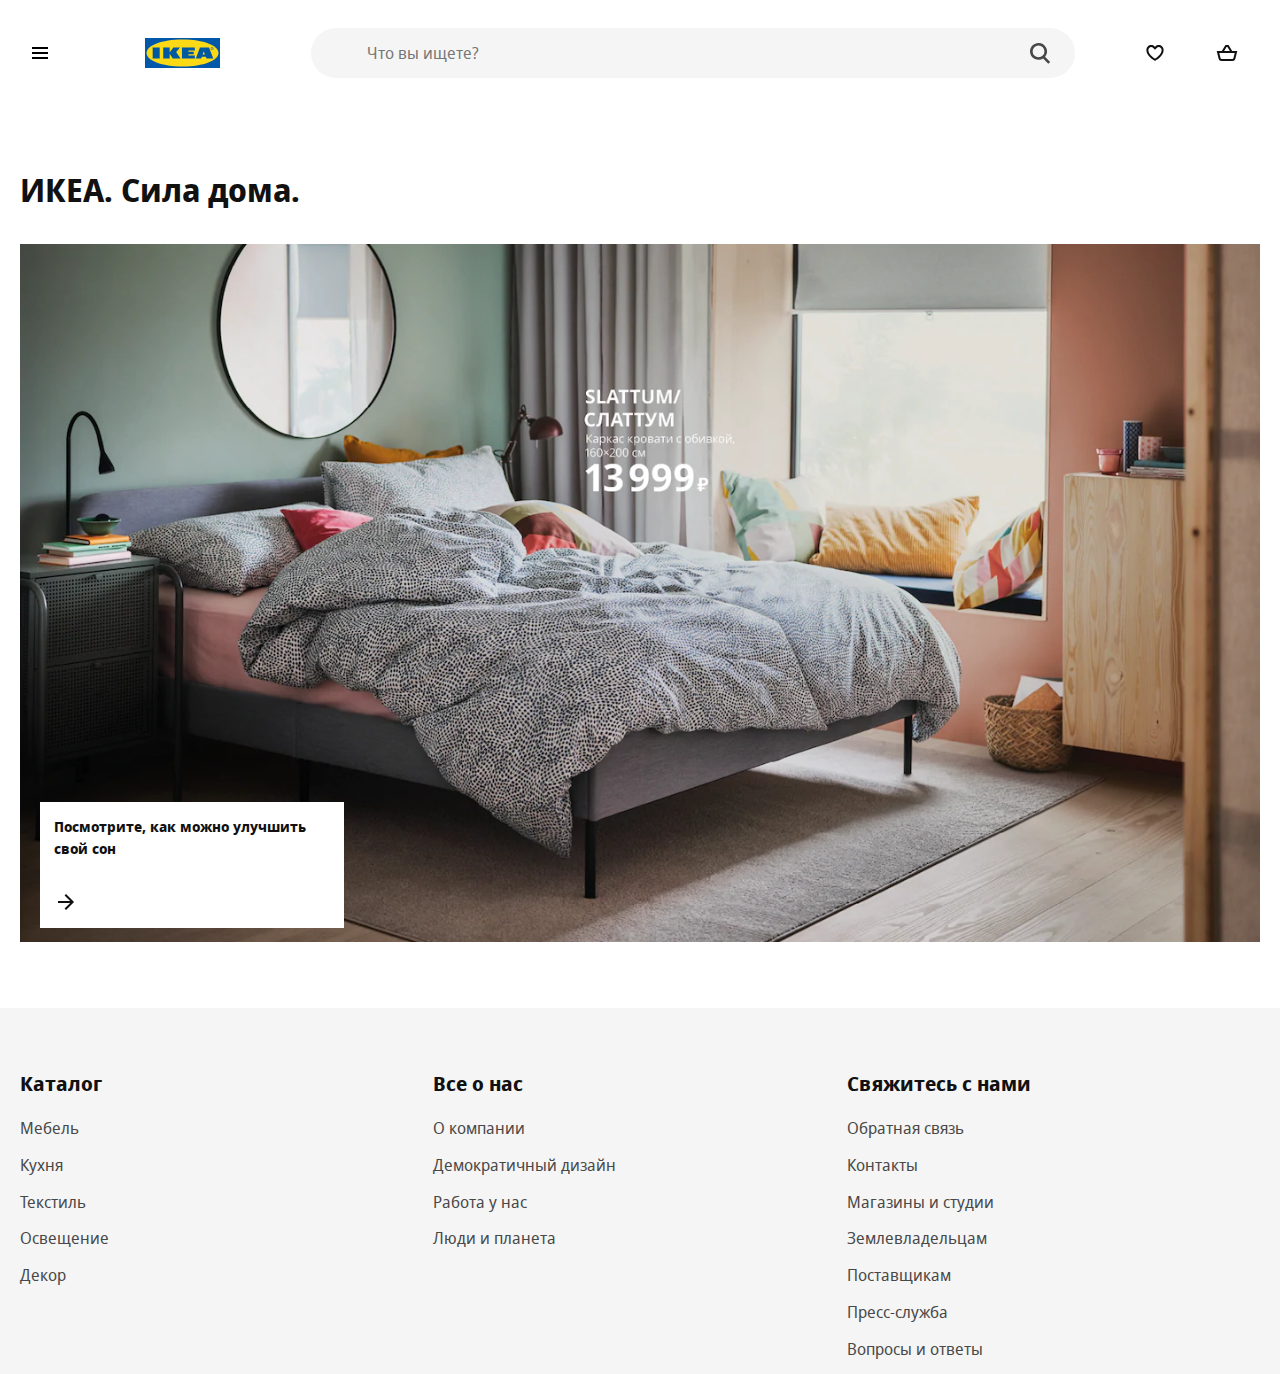
==== index.html @ f5713cce "Add standart files" ====
<!DOCTYPE html>
<html lang="en">

<head>
    <meta charset="UTF-8">
    <meta name="viewport"
        content="width=device-width, user-scalable=no, initial-scale=1.0, maximum-scale=1.0, minimum-scale=1.0">
    <meta http-equiv="X-UA-Compatible" content="ie=edge">
    <link rel="apple-touch-icon" sizes="180x180" href="favicon/apple-touch-icon.png">
    <link rel="icon" type="image/png" sizes="32x32" href="favicon/favicon-32x32.png">
    <link rel="icon" type="image/png" sizes="16x16" href="favicon/favicon-16x16.png">
    <link rel="mask-icon" href="favicon/safari-pinned-tab.svg" color="#0058ab">
    <meta name="msapplication-TileColor" content="#0058ab">
    <meta name="theme-color" content="#0058ab">
    <title>ИКЕА - официальный интернет-магазин мебели - IKEA</title>
    <link rel="stylesheet" href="styles/styles.css">
    <script src="script/main.js"></script>
</head>

<body>
    <header>
        <div class="container">
            <div class="header">
                <button class="btn btn-burger" aria-label="открыть меню">
                    <svg focusable="false" class="svg-icon" width="24" height="24" viewBox="0 0 24 24" fill="none"
                        xmlns="http://www.w3.org/2000/svg">
                        <path fill-rule="evenodd" clip-rule="evenodd"
                            d="M20 8H4V6H20V8ZM20 13H4V11H20V13ZM20 18H4V16H20V18Z"></path>
                    </svg>
                </button>
                <a href="index.html" class="logo">
                    <img src="image/ikea-logo.svg" alt="Логотип">
                </a>
                <form class="search" method="get" action="goods.html">
                    <input type="search" name="s" maxlength="150" class="search-input" spellcheck="false"
                        aria-label="Искать товары, новинки и вдохновение"
                        aria-placeholder="Искать товары, новинки и вдохновение" placeholder="Что вы ищете?"
                        autocapitalize="off" autocomplete="off" autocorrect="off">
                    <button type="submit" class="btn search-btn" aria-label="найти"></button>
                </form>
                <a href="goods.html?cat=wishlist" class="btn btn-wishlist">
                    <svg focusable="false" class="svg-icon" width="24" height="24" viewBox="0 0 24 24" fill="none"
                        xmlns="http://www.w3.org/2000/svg">
                        <path fill-rule="evenodd" clip-rule="evenodd"
                            d="M12.336 5.52055C14.2336 3.62376 17.3096 3.62401 19.2069 5.52129C20.2067 6.52115 20.6796 7.85005 20.6259 9.15761C20.6151 12.2138 18.4184 14.8654 16.4892 16.6366C15.4926 17.5517 14.5004 18.2923 13.7593 18.8036C13.3879 19.0598 13.0771 19.2601 12.8574 19.3973C12.7475 19.466 12.6601 19.519 12.5992 19.5555C12.5687 19.5737 12.5448 19.5879 12.5279 19.5978L12.5079 19.6094L12.502 19.6129L12.5001 19.614C12.5001 19.614 12.4989 19.6147 11.9999 18.748C11.501 19.6147 11.5005 19.6144 11.5005 19.6144L11.4979 19.6129L11.4919 19.6094L11.472 19.5978C11.4551 19.5879 11.4312 19.5737 11.4007 19.5555C11.3397 19.519 11.2524 19.466 11.1425 19.3973C10.9227 19.2601 10.612 19.0598 10.2405 18.8036C9.49947 18.2923 8.50726 17.5517 7.51063 16.6366C5.58146 14.8654 3.38477 12.2139 3.37399 9.15765C3.32024 7.85008 3.79314 6.52117 4.79301 5.52129C6.69054 3.62376 9.76704 3.62376 11.6646 5.52129L11.9993 5.856L12.3353 5.52129L12.336 5.52055ZM11.9999 18.748L11.5005 19.6144L11.9999 19.9019L12.4989 19.6147L11.9999 18.748ZM11.9999 17.573C12.1727 17.462 12.384 17.3226 12.6236 17.1573C13.3125 16.6821 14.2267 15.9988 15.1366 15.1634C17.0157 13.4381 18.6259 11.2919 18.6259 9.13506V9.11213L18.627 9.08922C18.6626 8.31221 18.3844 7.52727 17.7926 6.9355C16.6762 5.81903 14.866 5.81902 13.7495 6.9355L13.7481 6.93689L11.9965 8.68166L10.2504 6.9355C9.13387 5.81903 7.3237 5.81903 6.20722 6.9355C5.61546 7.52727 5.33724 8.31221 5.3729 9.08922L5.37395 9.11213V9.13507C5.37395 11.2919 6.98418 13.4381 8.86325 15.1634C9.77312 15.9988 10.6874 16.6821 11.3762 17.1573C11.6159 17.3226 11.8271 17.462 11.9999 17.573Z">
                        </path>
                    </svg>
                </a>
                <a href="cart.html" class="btn btn-cart">
                    <svg focusable="false" class="svg-icon svg-cart" width="24" height="24" viewBox="0 0 24 24"
                        fill="none" xmlns="http://www.w3.org/2000/svg" style="display: block;">
                        <path fill-rule="evenodd" clip-rule="evenodd"
                            d="M10.9994 4H10.4373L10.1451 4.48017L6.78803 9.99716H3.00001H1.71924L2.02987 11.2397L3.65114 17.7248C3.98501 19.0603 5.18497 19.9972 6.56157 19.9972L17.4385 19.9972C18.8151 19.9972 20.015 19.0603 20.3489 17.7248L21.9702 11.2397L22.2808 9.99716H21H17.2113L13.8539 4.48014L13.5618 4H12.9997H12.0004H10.9994ZM14.8701 9.99716L12.4376 6H12.0004H11.5615L9.12921 9.99716H14.8701ZM5.59142 17.2397L4.28079 11.9972H19.7192L18.4086 17.2397C18.2973 17.6849 17.8973 17.9972 17.4385 17.9972L6.56157 17.9972C6.1027 17.9972 5.70272 17.6849 5.59142 17.2397Z">
                        </path>
                    </svg>
                </a>
            </div>
        </div>
    </header>
    <main>
        <div class="container">
            <h1 class="main-header">ИКЕА. Сила дома.</h1>
            <aside class="offer">
                <a href="card.html#idd059">
                    <picture>
                        <source srcset="image/b47e07ee97fd5f9bf030d258d462a945.webp" type="image/webp">
                        <img src="image/b47e07ee97fd5f9bf030d258d462a945.jpg" alt="СЛАТТУМ">
                    </picture>

                </a>
                <a class="offer-extra" href="goods.html?subcat=Кровати">
                    <p>Посмотрите, как можно улучшить свой сон</p>
                    <svg focusable="false" viewBox="0 0 24 24" class="offer-arrow" aria-hidden="true">
                        <path fill-rule="evenodd" clip-rule="evenodd"
                            d="M19.2937 12.7074L20.0008 12.0003L19.2938 11.2932L12.0008 3.99927L10.5865 5.41339L16.1727 11.0003H4V13.0003H16.1723L10.5855 18.5868L11.9996 20.0011L19.2937 12.7074Z">
                        </path>
                    </svg>
                </a>
            </aside>
        </div>
    </main>
    <footer>
        <div class="container">
            <div class="footer">
                <div class="footer-catalog">
                    <h2 class="footer-header">Каталог</h2>
                    <ul>
                        <li class="footer-list"><a href="goods.html?cat=Мебель">Мебель</a></li>
                        <li class="footer-list"><a href="goods.html?cat=Кухня">Кухня</a></li>
                        <li class="footer-list"><a href="goods.html?cat=Текстиль">Текстиль</a></li>
                        <li class="footer-list"><a href="goods.html?cat=Освещение">Освещение</a></li>
                        <li class="footer-list"><a href="goods.html?cat=Декор">Декор</a></li>
                    </ul>
                </div>
                <div class="footer-about">
                    <h2 class="footer-header">Все о нас</h2>
                    <ul>
                        <li class="footer-list"><a href="#">О компании</a></li>
                        <li class="footer-list"><a href="#">Демократичный дизайн</a></li>
                        <li class="footer-list"><a href="#">Работа у нас</a></li>
                        <li class="footer-list"><a href="#">Люди и планета</a></li>
                    </ul>
                </div>
                <div class="footer-connection">
                    <h2 class="footer-header">Свяжитесь с нами</h2>
                    <ul>
                        <li class="footer-list"><a href="#">Обратная связь</a></li>
                        <li class="footer-list"><a href="#">Контакты</a></li>
                        <li class="footer-list"><a href="#">Магазины и студии</a></li>
                        <li class="footer-list"><a href="#">Землевладельцам</a></li>
                        <li class="footer-list"><a href="#">Поставщикам</a></li>
                        <li class="footer-list"><a href="#">Пресс-служба</a></li>
                        <li class="footer-list"><a href="#">Вопросы и ответы</a></li>
                    </ul>
                </div>
            </div>
        </div>

    </footer>

    <div class="catalog">
        <button type="button" class="btn btn-close catalog-btn" id="hnf-menu-close-btn" aria-expanded="true"
            title="Закрыть меню" aria-label="Закрыть меню">
            <svg focusable="false" class="svg-icon" width="24" height="24" viewBox="0 0 24 24" fill="none"
                xmlns="http://www.w3.org/2000/svg">
                <path fill-rule="evenodd" clip-rule="evenodd"
                    d="M12.0002 13.4144L16.9499 18.3642L18.3642 16.9499L13.4144 12.0002L18.3642 7.05044L16.95 5.63623L12.0002 10.586L7.05044 5.63623L5.63623 7.05044L10.586 12.0002L5.63624 16.9499L7.05046 18.3642L12.0002 13.4144Z">
                </path>
            </svg>
        </button>
        <h2>Каталог</h2>
        <ul class="catalog-list">
            <li class="catalog-list__item active"><a href="goods.html?cat=Мебель">Мебель</a></li>
            <li class="catalog-list__item"><a href="goods.html?cat=Кухня">Кухня</a></li>
            <li class="catalog-list__item"><a href="goods.html?cat=Текстиль">Текстиль</a></li>
            <li class="catalog-list__item"><a href="goods.html?cat=Освещение">Освещение</a></li>
            <li class="catalog-list__item"><a href="goods.html?cat=Декор">Декор</a></li>
        </ul>


    </div>

    <div class="subcatalog">
        <button type="button" class="btn btn-return catalog-btn" aria-expanded="true" title="Закрыть меню"
            aria-label="Закрыть меню">
            <svg focusable="false" class="svg-icon  hnf-svg-icon" width="24" height="24" viewBox="0 0 24 24" fill="none"
                xmlns="http://www.w3.org/2000/svg">
                <path fill-rule="evenodd" clip-rule="evenodd"
                    d="M4.70613 11.2927L3.99902 11.9997L4.70606 12.7069L11.999 20.0008L13.4133 18.5867L7.82744 13.0001H19.9999V11.0001H7.82729L13.4144 5.41328L12.0002 3.99902L4.70613 11.2927Z">
                </path>
            </svg>
        </button>
        <h3 class="subcatalog-header"><a href="goods.html?cat=Мебель"></a></h3>
        <ul class="subcatalog-list">
            <li class="subcatalog-list__item"><a href="goods.html?subcat=Диваны">Диваны</a></li>
            <li class="subcatalog-list__item"><a href="goods.html?subcat=Кресла">Кресла</a></li>
            <li class="subcatalog-list__item"><a href="goods.html?subcat=Книжные шкафы">Книжные шкафы</a></li>
            <li class="subcatalog-list__item"><a href="goods.html?subcat=Стеллажи">Стеллажи</a></li>
            <li class="subcatalog-list__item"><a href="goods.html?subcat=Шкаф для ТВ">Шкаф для ТВ</a></li>
            <li class="subcatalog-list__item"><a href="goods.html?subcat=Кровати">Кровати</a></li>
            <li class="subcatalog-list__item"><a href="goods.html?subcat=Комоды">Комоды</a></li>
            <li class="subcatalog-list__item"><a href="goods.html?subcat=Столы">Столы</a></li>
            <li class="subcatalog-list__item"><a href="goods.html?subcat=Письменные столы">Письменные столы</a></li>
            <li class="subcatalog-list__item">
                <a href="goods.html?subcat=Стулья для письменного стола">Стулья для письменного стола</a></li>
        </ul>
    </div>

    <div class="overlay"></div>


</body>

</html>
---- styles/styles.css ----
/*
* Prefixed by https://autoprefixer.github.io
* PostCSS: v7.0.29,
* Autoprefixer: v9.7.6
* Browsers: last 4 version
*/

@font-face {
	font-family: 'Noto Sans';
	src: local('Noto Sans Display Regular'), local('NotoSansDisplay-Regular'), url('../fonts/Notosansdisplayregular.woff2') format('woff2'), url('../fonts/Notosansdisplayregular.woff') format('woff');
	font-weight: 400;
	font-style: normal;
}

@font-face {
	font-family: 'Noto Sans';
	src: local('Noto Sans Display Italic'), local('NotoSansDisplay-Italic'), url('../fonts/Notosansdisplayitalic.woff2') format('woff2'), url('../fonts/Notosansdisplayitalic.woff') format('woff');
	font-weight: 400;
	font-style: italic;
}

@font-face {
	font-family: 'Noto Sans';
	src: local('Noto Sans Display Bold'), local('NotoSansDisplay-Bold'), url('../fonts/Notosansdisplaybold.woff2') format('woff2'), url('../fonts/Notosansdisplaybold.woff') format('woff');
	font-weight: 700;
	font-style: normal;
}

@font-face {
	font-family: 'Noto Sans';
	src: local('Noto Sans Display Bold Italic'), local('NotoSansDisplay-BoldItalic'), url('../fonts/Notosansdisplaybolditalic.woff2') format('woff2'), url('../fonts/Notosansdisplaybolditalic.woff') format('woff');
	font-weight: 700;
	font-style: italic;
}

html {
	-webkit-box-sizing: border-box;
	box-sizing: border-box;
}

*,
*::before,
*::after {
	-webkit-box-sizing: inherit;
	box-sizing: inherit;
}

body {
	min-width: 320px;
	margin: 0;

	background-color: #fff; /*под проект*/
	font-family: Noto Sans, Arial, sans-serif; /*в "" свой шрифт под проект*/

	font-size: 16px;
	color: #111;
	line-height: 1.5;
	-webkit-font-smoothing: subpixel-antialiased;
}

button, input {
	font: inherit;
}

button {
	cursor: pointer;
}

img {
	max-width: 100%;
	width: 100%;
	height: auto;
}

a {
	text-decoration: none;
	color: inherit;
}

ul {
	list-style: none;
	padding: 0;
	margin: 0;
}

h1, h2, h3, p {
	padding: 0;
	margin: 0;
}

/* container */

.container {
	max-width: 100rem;
	margin: 0 auto;
	padding: 0 1.25rem;
}

.visually-hidden {
	position: absolute !important;
	clip: rect(1px 1px 1px 1px);
	clip: rect(1px, 1px, 1px, 1px);
	padding: 0 !important;
	border: 0 !important;
	height: 1px !important;
	width: 1px !important;
	overflow: hidden;
}

/* при работе с float */

.clearfix::after {
	content: "";
	display: table;
	clear: both;
}

header {
	margin-bottom: 3.75rem;
}

.header {
	display: -ms-grid;
	display: grid;
	grid-gap: 1.25rem;
	-ms-grid-columns: 2fr 1.25rem 2fr 1.25rem 16fr 1.25rem 1fr 1.25rem 1fr;
	grid-template-columns: 2fr 2fr 16fr 1fr 1fr;
	-webkit-box-align: center;
	-ms-flex-align: center;
	align-items: center;
	padding: 1.75rem 0;
}

footer {
	background-color: #f5f5f5;
	margin-top: 3.75rem;
	padding: 3.75rem 0 0 0;
}

.footer {
	display: -ms-grid;
	display: grid;
	-ms-grid-columns: 1fr 1fr 1fr;
	grid-template-columns: 1fr 1fr 1fr;
}

.main-header {
	margin-bottom: 1.875rem
}

.btn {
	background-color: transparent;
	outline: transparent;
	border-radius: 50%;
	width: 40px;
	height: 40px;
	display: -webkit-box;
	display: -ms-flexbox;
	display: flex;
	-webkit-box-align: center;
	-ms-flex-align: center;
	align-items: center;
	-webkit-box-pack: center;
	-ms-flex-pack: center;
	justify-content: center;
	border: 1px solid transparent;
}

.btn:hover {
	background-color: #f5f5f5;
	color: #111;
}

.svg-icon {
	fill: currentColor;
}

.logo {
	text-align: center;
	width: 75px;
	height: 30px;

}

.search {
	position: relative;
	-webkit-box-flex: 1;
	-ms-flex-positive: 1;
	flex-grow: 1;
	height: 50px;
	margin: 0 40px;
}

.search-input {
	-webkit-appearance: none;
	-moz-appearance: none;
	appearance: none;
	background-color: #f5f5f5;
	display: block;
	appearance: none;
	width: 100%;
	height: 100%;
	padding: .5rem 3.5rem;
	margin: 0 auto;
	line-height: 1.5;
	border: 0;
	border-radius: 50em;
	outline: 0;
	-webkit-box-shadow: none;
	box-shadow: none;
	-webkit-transition: background .2s;
	-o-transition: background .2s;
	transition: background .2s;
}

.search-btn {
	position: absolute;
	top: 0.9rem;
	right: 0.9rem;
	background-image: url("data:image/svg+xml;charset=utf-8,%3Csvg width='16' height='17' fill='%23484848' xmlns='http://www.w3.org/2000/svg'%3E%3Cpath fill-rule='evenodd' clip-rule='evenodd' d='M6.5 11a4.5 4.5 0 110-9 4.5 4.5 0 010 9zm4.968-.307a6.5 6.5 0 10-1.514 1.315l3.996 3.996 1.414-1.414-3.896-3.897z'/%3E%3C/svg%3E");
	background-repeat: no-repeat;
	background-size: contain;
	width: 2.5rem;
	height: 1.5rem;
	background-position: center;
}

.offer {
	position: relative;
}

.offer-extra {
	position: absolute;
	padding: .9rem;
	color: #111;
	left: 1.25rem;
	bottom: 1.25rem;
	display: -webkit-box;
	display: -ms-flexbox;
	display: flex;
	background: #fff;
	-webkit-box-orient: vertical;
	-webkit-box-direction: normal;
	-ms-flex-direction: column;
	flex-direction: column;
	-webkit-box-align: start;
	-ms-flex-align: start;
	align-items: flex-start;
	max-width: 19rem;
	min-width: 13rem;
	font-size: .9rem;
	line-height: 1.5;
	font-weight: bold;
	word-break: break-word;
}

.offer-arrow {
	display: inline-block;
	height: 1.5rem;
	width: 1.5rem;
	vertical-align: middle;
	fill: currentColor;
	margin-top: 1.875rem;

}


.footer-header {
	line-height: 2rem;
	font-size: 1.25rem;
	padding: 0 0 1rem 0;

}

.footer-list {
	margin-bottom: .8rem;
}

.footer-list > a {
	color: #484848;
}

.footer-list > a:hover {
	color: #111;
	text-decoration: underline;
}

.catalog {
	position: fixed;
	z-index: 999;
	top: 0;
	left: -100%;
	bottom: 0;
	background-color: #fff;
	overflow-y: auto;
	overflow-x: hidden;
	-webkit-transition: left 0.2s 0s;
	-o-transition: left 0.2s 0s;
	transition: left 0.2s 0s;
	width: 20rem;
	padding: 6rem 4rem 3rem;

}

.catalog.open {
	left: 0;
}

.catalog-btn {
	position: absolute;
	top: 3rem;
	left: 3rem;
}

.catalog-list__item,
.subcatalog-list__item {
	cursor: pointer;
	color: #111;


}

.catalog-list__item a,
.subcatalog-list__item a {
	text-decoration: underline;
	display: block;
}

.catalog-list__item a {
	padding: .5rem 1.5rem .5rem 0;
}

.subcatalog-list__item a {
	padding: .5rem 0;
}

.catalog-list__item:hover a,
.subcatalog-list__item:hover a {
	text-decoration: underline;
}

.catalog-list__item.active {
	background-repeat: no-repeat;
	background-position: right 0 center;
	background-image: url('data:image/svg+xml;utf8,<svg width="24" height="24" viewBox="0 0 24 24" fill="none" xmlns="http://www.w3.org/2000/svg"><path fill-rule="evenodd" clip-rule="evenodd" d="M15.5996 11.9999L9.81456 17.7857L8.40026 16.3716L12.7714 11.9999L8.40026 7.62823L9.81457 6.21411L15.5996 11.9999Z" fill="%23959595"/></svg>');
}

.subcatalog {
	position: fixed;
	z-index: 998;
	top: 0;
	left: -100%;
	bottom: 0;
	background-color: #fff;
	overflow-y: auto;
	overflow-x: hidden;
	-webkit-transition: left, right 0.2s 0s;
	-o-transition: left, right 0.2s 0s;
	transition: left, right 0.2s 0s;
	width: 25rem;
	padding: 6rem 4rem 3rem;
	border-left: 2px solid #ccc;
}

.subcatalog.subopen {
	left: 20rem;
	display: block;
}

.overlay {
	display: block;
	position: fixed;
	z-index: 899;
	top: 0;
	bottom: 0;
	right: 0;
	left: 0;
	background-color: black;
	-webkit-transition: all .2s ease;
	-o-transition: all .2s ease;
	transition: all .2s ease;
	opacity: 0;
	pointer-events: none;
}

.overlay.active {
	opacity: 0.25;
	pointer-events: all;
}


.wrapper {
	position: relative;
	margin-top: 4rem;
}

.wrapper:before {
	content: '';
	width: calc(100% + 2rem);
	display: block;
	position: absolute;
	top: -2rem;
	z-index: 99;
	margin: 0 -1rem;
	border-bottom: 1px solid #dfdfdf;
}

.good {
	display: -ms-grid;
	display: grid;
	-ms-grid-columns: minmax(0, 1fr) 1.25rem minmax(0, 1fr) 1.25rem minmax(0, 1fr) 1.25rem minmax(0, 1fr) 1.25rem minmax(0, 1fr) 1.25rem minmax(0, 1fr) 1.25rem minmax(0, 1fr) 1.25rem minmax(0, 1fr) 1.25rem minmax(0, 1fr) 1.25rem minmax(0, 1fr) 1.25rem minmax(0, 1fr) 1.25rem minmax(0, 1fr);
	grid-template-columns: repeat(12, minmax(0, 1fr));
	grid-column-gap: 1.25rem;
	padding-top: 2rem;
}

.good-images {
	display: -webkit-box;
	display: -ms-flexbox;
	display: flex;
	-ms-flex-wrap: wrap;
	flex-wrap: wrap;
	-ms-grid-column: 1;
	grid-column-start: 1;
	-ms-grid-column-span: 8;
	grid-column-end: 9;
	-ms-flex-pack: distribute;
	justify-content: space-around;


}

.good-image__item {
	width: calc(50% - 1.25rem);
	margin-left: .625rem;
	margin-right: .625rem;
	min-height: 500px;
}


.good-item {
	-ms-grid-column: 9;
	grid-column-start: 9;
	-ms-grid-column-span: 4;
	grid-column-end: 13;
	padding: 0 2.5rem;
}

.good-item__section {
	margin-bottom: 2.5rem;
}

.good-item__new {
	display: none;
}


.good-item__empty {
	display: none;
}

.not-in-stock .good-item__empty {
	display: block;
}

.not-in-stock .btn-good {
	display: none;
}

.good-item__header {
	font-size: 1.375rem;
	line-height: 1.5;
	font-weight: 700;
	text-transform: uppercase;
	margin-bottom: .3rem;
}

.good-item__description {
	line-height: 1.5;
	letter-spacing: 0;
	font-weight: 400;
	color: #484848;
	font-size: .875rem;
}

.good-item__price {
	white-space: nowrap;
	text-align: right;
}

.good-item__section {
	display: -webkit-box;
	display: -ms-flexbox;
	display: flex;
	-webkit-box-pack: justify;
	-ms-flex-pack: justify;
	justify-content: space-between;
}

.good-item__price-value {
	line-height: 1.1875;
	font-size: 1.375rem;
}

.good-item__currency {
	line-height: .9;
	font-size: .6875rem;
	vertical-align: text-top;
}

.not-in-stock .good-item__price-value,
.not-in-stock .good-item__currency {
	display: none;
}

.good-item__buttons {
	display: -webkit-box;
	display: -ms-flexbox;
	display: flex;
	-webkit-box-pack: justify;
	-ms-flex-pack: justify;
	justify-content: space-between;
	-webkit-box-align: center;
	-ms-flex-align: center;
	align-items: center;
	width: 100%;
}

.btn-good {
	margin-right: 1rem;
	-webkit-box-flex: 1;
	-ms-flex-positive: 1;
	flex-grow: 1;
	-ms-flex-negative: 1;
	flex-shrink: 1;
	position: relative;
	background: #0058a3;
	color: #fff;
	border-radius: 52px;
	padding: 0 2rem;
	display: -webkit-box;
	display: -ms-flexbox;
	display: flex;
	height: 3.5rem;
	-webkit-box-align: center;
	-ms-flex-align: center;
	align-items: center;
}

.btn-good-svg {
	margin-right: .5rem;
	vertical-align: top;
	-ms-flex-negative: 0;
	flex-shrink: 0;
	display: inline-block;
	height: 1.5rem;
	width: 1.5rem;
	fill: #fff;
}

.btn-good:hover {
	color: #0058a3;
}

.btn-good:hover .btn-good-svg {
	fill: #0058a3;
}

.btn-good__label {
	text-align: center;
	border: 0;
	font-weight: 700;
	font-size: .875rem;
	line-height: 1.42857;
}

.btn-add-wishlist {
	background: rgba(0, 0, 0, 0);
	color: #111;
	border-radius: 40px;
	padding: 0 .9375rem;
	border: 1px solid #dfdfdf;
	height: 3.5rem;
	width: 3.5rem;
	margin-left: auto;
}

.btn-add-wishlist__svg {
	height: 1.5rem;
	width: 1.5rem;

}

.btn-add-wishlist:hover .btn-add-wishlist__svg {
	fill: red;
}

.btn-add-wishlist.contains-wishlist .btn-add-wishlist__svg {
	fill: red;

}

.btn-add-wishlist:hover.contains-wishlist .btn-add-wishlist__svg {
	fill: black;
}


.goods-list {
	display: -ms-grid;
	display: grid;
	grid-template-columns: repeat(4, 1fr);
}

.goods-list__item {
	margin-bottom: 2rem;
}


.goods-item {
	position: relative;
	display: -webkit-box;
	display: -ms-flexbox;
	display: flex;
	-webkit-box-orient: vertical;
	-webkit-box-direction: normal;
	-ms-flex-direction: column;
	flex-direction: column;
	-webkit-box-pack: justify;
	-ms-flex-pack: justify;
	justify-content: space-between;
	height: 100%;
}

.goods-item__img {
	height: 380px;
	display: table-cell;
	vertical-align: middle
}


.btn-add-card {
	position: absolute;
	opacity: 0;
	-webkit-transition: opacity 0.2s 0s;
	-o-transition: opacity 0.2s 0s;
	transition: opacity 0.2s 0s;
	right: 1rem;
	bottom: 0.5rem;
	background-color: rgb(0, 88, 163);
	border: 1px solid rgb(0, 88, 163);
	background-repeat: no-repeat;
	background-position: center;
	background-image: url("data:image/svg+xml;utf8,<svg width='24' height='24' xmlns='http://www.w3.org/2000/svg' viewBox='0 0 24 24'><path fill-rule='evenodd' clip-rule='evenodd' d='M10.4372 4H10.9993H12.0003H12.9996H13.5616L13.8538 4.48014L17.2112 9.99713H21H22.2806L21.9702 11.2396L21.5303 13H19.4688L19.7194 11.9971H4.28079L5.59143 17.2397C5.70272 17.6848 6.1027 17.9971 6.56157 17.9971H15V19.9971H6.56157C5.18496 19.9971 3.98502 19.0602 3.65114 17.7247L2.02987 11.2397L1.71924 9.99713H3.00002H6.78793L10.145 4.48017L10.4372 4ZM12.4375 6L14.87 9.99713H9.12911L11.5614 6H12.0003H12.4375ZM17.9961 16V14H19.9961V16H21.9961V18H19.9961V20H17.9961V18H15.9961V16H17.9961Z' fill='white' /></svg>");
}

.btn-add-card:hover {
	background-color: rgb(255, 255, 255);
	background-image: url("data:image/svg+xml;utf8,<svg width='24' height='24' xmlns='http://www.w3.org/2000/svg' viewBox='0 0 24 24'><path fill-rule='evenodd' clip-rule='evenodd' d='M10.4372 4H10.9993H12.0003H12.9996H13.5616L13.8538 4.48014L17.2112 9.99713H21H22.2806L21.9702 11.2396L21.5303 13H19.4688L19.7194 11.9971H4.28079L5.59143 17.2397C5.70272 17.6848 6.1027 17.9971 6.56157 17.9971H15V19.9971H6.56157C5.18496 19.9971 3.98502 19.0602 3.65114 17.7247L2.02987 11.2397L1.71924 9.99713H3.00002H6.78793L10.145 4.48017L10.4372 4ZM12.4375 6L14.87 9.99713H9.12911L11.5614 6H12.0003H12.4375ZM17.9961 16V14H19.9961V16H21.9961V18H19.9961V20H17.9961V18H15.9961V16H17.9961Z' fill='rgb(0, 88, 163)' /></svg>");

}

.goods-item:hover .btn-add-card {
	opacity: 1;
}

.goods-item__header {
	margin-top: auto;
	margin-bottom: 1rem;
}

.goods-item__new {
	line-height: 1.42857;
	color: #ca5008;
	font-weight: 700;
	font-size: 0.8rem;
}

.goods-item__link {
	display: block;
	height: 100%;
}

.goods-item__description {
	margin-bottom: 1rem;
	font-size: .875rem;
	line-height: 1.42857;
}

.goods-item__price {
	min-height: calc(40px + 0.5rem);
	padding-bottom: 0.5rem;
	font-weight: 700;
}

.goods-item__price-value {
	font-size: 1.375rem;
}

.goods-item__currency {
	line-height: .9;
	font-size: .6875rem;
	vertical-align: text-top;
}


.breadcrumb__list-item {
	display: inline;
}

.breadcrumb__list-item:after {
	content: "\0203A";
	display: inline;
	margin: 0 .3125rem;
	font-size: 1rem;
	line-height: 1.125;
}

.breadcrumb__list-item:last-child:after {
	content: "";
}

.breadcrumb__link {
	font-size: .75rem;
	line-height: 1.5;
	font-weight: 400;
	vertical-align: middle;
}

.breadcrumb__list-item:last-child .breadcrumb__link {
	color: #484848;
	pointer-events: none;
	cursor: auto;
}

.cart-wrapper {
	max-width: 768px;
}

.cart-header {
	text-align: center;
}

.product {
	display: -ms-grid;
	display: grid;
	-ms-grid-columns: 152px 4fr 6fr;
	grid-template-columns: 152px 4fr 6fr;
	-ms-grid-rows: auto;
	grid-template-rows: auto;
	font-size: .81rem;
	line-height: 1.385;
}

.product > *:nth-child(1) {
	-ms-grid-row: 1;
	-ms-grid-column: 1;
}

.product > *:nth-child(2) {
	-ms-grid-row: 1;
	-ms-grid-column: 2;
}

.product > *:nth-child(3) {
	-ms-grid-row: 1;
	-ms-grid-column: 3;
}

.product__image-container {
	-ms-grid-column: 1;
	grid-column: 1;
	-ms-grid-row: 1;
	-ms-grid-row-span: 2;
	grid-row: 1/3;
	padding-right: 1rem;
}

.product__description {
	-ms-grid-column: 2;
	grid-column: 2;
	-ms-grid-row: 1;
	grid-row: 1;
}

.product__name {
	font-size: 1.2rem;
	margin-bottom: .5rem;
	font-weight: 700;
	text-transform: uppercase;
	word-break: break-word;
}

.product__prices {
	-ms-grid-column: 3;
	grid-column: 3;
	-ms-grid-row: 1;
	grid-row: 1;
	text-align: right;
	padding-top: 0;
}

.product__controls {
	-ms-grid-column: 3;
	grid-column: 3;
	-ms-grid-row: 2;
	grid-row: 2;
	margin-top: .5rem;
	display: -webkit-box;
	display: -ms-flexbox;
	display: flex;
	-webkit-box-pack: end;
	-ms-flex-pack: end;
	justify-content: flex-end;
}

.btn-remove {
	color: #444;
	border-color: #666;
	border-radius: unset;
}

.product__total {
	font-weight: 700;
	font-size: 1.06rem;
	line-height: 1.2;
}

.product-controls__remove {
	width: 12.5%;
}

.product-controls__quantity {
	width: 25%;
	margin-left: .5rem;
}

.cart-header {
	margin-bottom: 3rem;
}

.cart-item {
	margin-bottom: 2rem;
}

.cart-total {
	display: -webkit-box;
	display: -ms-flexbox;
	display: flex;
	-webkit-box-pack: justify;
	-ms-flex-pack: justify;
	justify-content: space-between;
	padding: .35rem 0;
	font-weight: 700;
	font-size: 14px;
	text-align: initial;
	border: dashed #cacaca;
	border-width: 1px 0;
}

.cart-checkout {
	color: #ffffff;
	padding: 12px 62px;
	background-color: #3a6e9f;
	border: none;
	display: block;
	margin: 1rem auto;
}

.cart-form {
	margin: 1rem 0;
	text-align: center;
}

.cart-form label {
	display: block;
	margin: 1rem;
}

select {
	width: 100%;
	max-width: 352px;
	height: 40px;
	margin: 0;
	padding: 0 10px;
	border: 1px solid #666;
	border-radius: 2px;
	background: #fff url(../image/chevron-down-thin-24.1667eab2.svg) no-repeat right 8px center/1.5rem;
	-webkit-appearance: none;
	-moz-appearance: none;
	appearance: none;
	font-size: 1rem;
	line-height: 1.15;
	font-family: inherit;
	text-transform: none;
}

@media (max-width: 1200px) {
	.goods-list {
		grid-template-columns: repeat(3, 1fr);
	}
}

@media (max-width: 768px) {
	.goods-list {
		grid-template-columns: repeat(2, 1fr);
	}

	.header {
		-ms-grid-columns: 1fr 1.25rem 4fr 1.25rem 1fr 1.25rem 1fr;
		grid-template-columns: 1fr 4fr 1fr 1fr;
		-ms-grid-rows: auto 1.25rem auto 1.25rem auto;
		grid-template-areas: "burger logo wishlist cart" "main main . sidebar" "footer footer footer footer";
	}

	.btn-burger {
		grid-area: burger;
	}

	.logo {
		grid-area: logo;
	}

	.btn-wishlist {
		grid-area: wishlist;
	}

	.btn-cart {
		grid-area: cart;
	}

	.search {
		grid-area: search;
		-ms-grid-row: 2;
		grid-row: 2;
		-ms-grid-column-span: 5;
		grid-column-end: 6;
		-ms-grid-column: 1;
		grid-column-start: 1;
		margin: 0;
	}

	.footer {
		-ms-grid-rows: auto;
		grid-template-rows: auto;
		-webkit-box-pack: center;
		-ms-flex-pack: center;
		justify-content: center;
		grid-template-areas: "catalog" "about" "connection";
		-ms-grid-columns: 300px;
		grid-template-columns: 300px

	}

	.footer-catalog {
		grid-area: catalog;
		margin-bottom: 50px;
	}

	.footer-about {
		grid-area: about;
		margin-bottom: 50px;
	}

	.footer-connection {
		grid-area: connection;
		margin-bottom: 50px;
	}

	.catalog {
		width: 50%;
	}

	.subcatalog {
		width: 50%;
		left: auto;
		right: -100%;
	}

	.subcatalog.subopen {
		right: 0;
		left: auto;
	}
}

@media (max-width: 768px) {

	.footer-catalog {
		-ms-grid-row: 1;
		-ms-grid-column: 1

	}

	.footer-about {
		-ms-grid-row: 2;
		-ms-grid-column: 1

	}

	.footer-connection {
		-ms-grid-row: 3;
		-ms-grid-column: 1

	}
}

@media (max-width: 768px) {

	.btn-burger {
		-ms-grid-row: 1;
		-ms-grid-column: 1;
	}

	.logo {
		-ms-grid-row: 1;
		-ms-grid-column: 3;
	}

	.btn-wishlist {
		-ms-grid-row: 1;
		-ms-grid-column: 5;
	}

	.btn-cart {
		-ms-grid-row: 1;
		-ms-grid-column: 7;
	}
}

@media (max-width: 576px) {
	.goods-list {
		-ms-grid-columns: 1fr;
		grid-template-columns: 1fr;
	}

	.catalog {
		width: 100%;
	}

	.subcatalog {
		z-index: 999;
		width: 100%;
	}

	.subcatalog.subopen {
		right: 0;
	}
}
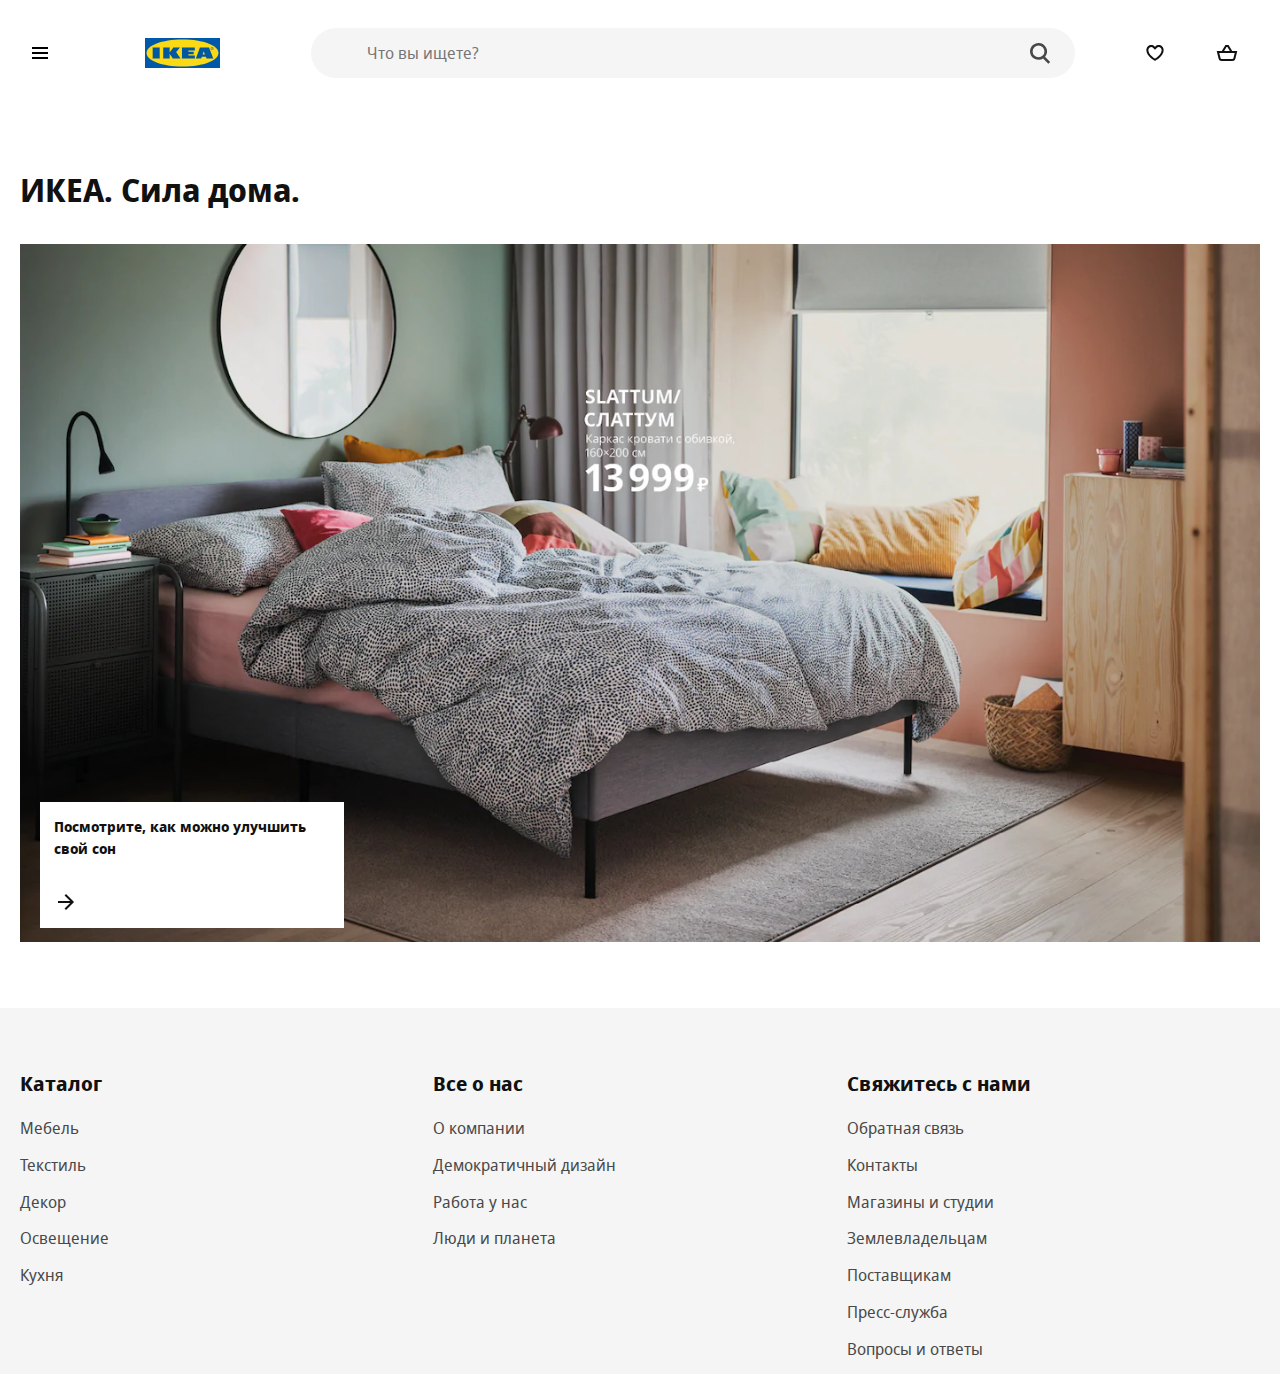
==== commit a2129581: "BigUpdate all files" ====
--- a/index.html
+++ b/index.html
@@ -1,11 +1,15 @@
 <!DOCTYPE html>
-<html lang="en">
+<html lang="ru">
 
 <head>
     <meta charset="UTF-8">
     <meta name="viewport"
         content="width=device-width, user-scalable=no, initial-scale=1.0, maximum-scale=1.0, minimum-scale=1.0">
     <meta http-equiv="X-UA-Compatible" content="ie=edge">
+    <meta name="description" content="Мебельный магазин Ikea">
+    <meta name="keywords" content="Мебель, столы, стулья, кровати,кухня, декор">
+    <meta name="Author" content="Сурков Владислав">
+    <meta name="Copyright" content="Ikea">
     <link rel="apple-touch-icon" sizes="180x180" href="favicon/apple-touch-icon.png">
     <link rel="icon" type="image/png" sizes="32x32" href="favicon/favicon-32x32.png">
     <link rel="icon" type="image/png" sizes="16x16" href="favicon/favicon-16x16.png">
@@ -14,49 +18,10 @@
     <meta name="theme-color" content="#0058ab">
     <title>ИКЕА - официальный интернет-магазин мебели - IKEA</title>
     <link rel="stylesheet" href="styles/styles.css">
-    <script src="script/main.js"></script>
+    <script src="script/index.js" defer type="module"></script> 
 </head>
 
 <body>
-    <header>
-        <div class="container">
-            <div class="header">
-                <button class="btn btn-burger" aria-label="открыть меню">
-                    <svg focusable="false" class="svg-icon" width="24" height="24" viewBox="0 0 24 24" fill="none"
-                        xmlns="http://www.w3.org/2000/svg">
-                        <path fill-rule="evenodd" clip-rule="evenodd"
-                            d="M20 8H4V6H20V8ZM20 13H4V11H20V13ZM20 18H4V16H20V18Z"></path>
-                    </svg>
-                </button>
-                <a href="index.html" class="logo">
-                    <img src="image/ikea-logo.svg" alt="Логотип">
-                </a>
-                <form class="search" method="get" action="goods.html">
-                    <input type="search" name="s" maxlength="150" class="search-input" spellcheck="false"
-                        aria-label="Искать товары, новинки и вдохновение"
-                        aria-placeholder="Искать товары, новинки и вдохновение" placeholder="Что вы ищете?"
-                        autocapitalize="off" autocomplete="off" autocorrect="off">
-                    <button type="submit" class="btn search-btn" aria-label="найти"></button>
-                </form>
-                <a href="goods.html?cat=wishlist" class="btn btn-wishlist">
-                    <svg focusable="false" class="svg-icon" width="24" height="24" viewBox="0 0 24 24" fill="none"
-                        xmlns="http://www.w3.org/2000/svg">
-                        <path fill-rule="evenodd" clip-rule="evenodd"
-                            d="M12.336 5.52055C14.2336 3.62376 17.3096 3.62401 19.2069 5.52129C20.2067 6.52115 20.6796 7.85005 20.6259 9.15761C20.6151 12.2138 18.4184 14.8654 16.4892 16.6366C15.4926 17.5517 14.5004 18.2923 13.7593 18.8036C13.3879 19.0598 13.0771 19.2601 12.8574 19.3973C12.7475 19.466 12.6601 19.519 12.5992 19.5555C12.5687 19.5737 12.5448 19.5879 12.5279 19.5978L12.5079 19.6094L12.502 19.6129L12.5001 19.614C12.5001 19.614 12.4989 19.6147 11.9999 18.748C11.501 19.6147 11.5005 19.6144 11.5005 19.6144L11.4979 19.6129L11.4919 19.6094L11.472 19.5978C11.4551 19.5879 11.4312 19.5737 11.4007 19.5555C11.3397 19.519 11.2524 19.466 11.1425 19.3973C10.9227 19.2601 10.612 19.0598 10.2405 18.8036C9.49947 18.2923 8.50726 17.5517 7.51063 16.6366C5.58146 14.8654 3.38477 12.2139 3.37399 9.15765C3.32024 7.85008 3.79314 6.52117 4.79301 5.52129C6.69054 3.62376 9.76704 3.62376 11.6646 5.52129L11.9993 5.856L12.3353 5.52129L12.336 5.52055ZM11.9999 18.748L11.5005 19.6144L11.9999 19.9019L12.4989 19.6147L11.9999 18.748ZM11.9999 17.573C12.1727 17.462 12.384 17.3226 12.6236 17.1573C13.3125 16.6821 14.2267 15.9988 15.1366 15.1634C17.0157 13.4381 18.6259 11.2919 18.6259 9.13506V9.11213L18.627 9.08922C18.6626 8.31221 18.3844 7.52727 17.7926 6.9355C16.6762 5.81903 14.866 5.81902 13.7495 6.9355L13.7481 6.93689L11.9965 8.68166L10.2504 6.9355C9.13387 5.81903 7.3237 5.81903 6.20722 6.9355C5.61546 7.52727 5.33724 8.31221 5.3729 9.08922L5.37395 9.11213V9.13507C5.37395 11.2919 6.98418 13.4381 8.86325 15.1634C9.77312 15.9988 10.6874 16.6821 11.3762 17.1573C11.6159 17.3226 11.8271 17.462 11.9999 17.573Z">
-                        </path>
-                    </svg>
-                </a>
-                <a href="cart.html" class="btn btn-cart">
-                    <svg focusable="false" class="svg-icon svg-cart" width="24" height="24" viewBox="0 0 24 24"
-                        fill="none" xmlns="http://www.w3.org/2000/svg" style="display: block;">
-                        <path fill-rule="evenodd" clip-rule="evenodd"
-                            d="M10.9994 4H10.4373L10.1451 4.48017L6.78803 9.99716H3.00001H1.71924L2.02987 11.2397L3.65114 17.7248C3.98501 19.0603 5.18497 19.9972 6.56157 19.9972L17.4385 19.9972C18.8151 19.9972 20.015 19.0603 20.3489 17.7248L21.9702 11.2397L22.2808 9.99716H21H17.2113L13.8539 4.48014L13.5618 4H12.9997H12.0004H10.9994ZM14.8701 9.99716L12.4376 6H12.0004H11.5615L9.12921 9.99716H14.8701ZM5.59142 17.2397L4.28079 11.9972H19.7192L18.4086 17.2397C18.2973 17.6849 17.8973 17.9972 17.4385 17.9972L6.56157 17.9972C6.1027 17.9972 5.70272 17.6849 5.59142 17.2397Z">
-                        </path>
-                    </svg>
-                </a>
-            </div>
-        </div>
-    </header>
     <main>
         <div class="container">
             <h1 class="main-header">ИКЕА. Сила дома.</h1>
@@ -79,96 +44,6 @@
             </aside>
         </div>
     </main>
-    <footer>
-        <div class="container">
-            <div class="footer">
-                <div class="footer-catalog">
-                    <h2 class="footer-header">Каталог</h2>
-                    <ul>
-                        <li class="footer-list"><a href="goods.html?cat=Мебель">Мебель</a></li>
-                        <li class="footer-list"><a href="goods.html?cat=Кухня">Кухня</a></li>
-                        <li class="footer-list"><a href="goods.html?cat=Текстиль">Текстиль</a></li>
-                        <li class="footer-list"><a href="goods.html?cat=Освещение">Освещение</a></li>
-                        <li class="footer-list"><a href="goods.html?cat=Декор">Декор</a></li>
-                    </ul>
-                </div>
-                <div class="footer-about">
-                    <h2 class="footer-header">Все о нас</h2>
-                    <ul>
-                        <li class="footer-list"><a href="#">О компании</a></li>
-                        <li class="footer-list"><a href="#">Демократичный дизайн</a></li>
-                        <li class="footer-list"><a href="#">Работа у нас</a></li>
-                        <li class="footer-list"><a href="#">Люди и планета</a></li>
-                    </ul>
-                </div>
-                <div class="footer-connection">
-                    <h2 class="footer-header">Свяжитесь с нами</h2>
-                    <ul>
-                        <li class="footer-list"><a href="#">Обратная связь</a></li>
-                        <li class="footer-list"><a href="#">Контакты</a></li>
-                        <li class="footer-list"><a href="#">Магазины и студии</a></li>
-                        <li class="footer-list"><a href="#">Землевладельцам</a></li>
-                        <li class="footer-list"><a href="#">Поставщикам</a></li>
-                        <li class="footer-list"><a href="#">Пресс-служба</a></li>
-                        <li class="footer-list"><a href="#">Вопросы и ответы</a></li>
-                    </ul>
-                </div>
-            </div>
-        </div>
-
-    </footer>
-
-    <div class="catalog">
-        <button type="button" class="btn btn-close catalog-btn" id="hnf-menu-close-btn" aria-expanded="true"
-            title="Закрыть меню" aria-label="Закрыть меню">
-            <svg focusable="false" class="svg-icon" width="24" height="24" viewBox="0 0 24 24" fill="none"
-                xmlns="http://www.w3.org/2000/svg">
-                <path fill-rule="evenodd" clip-rule="evenodd"
-                    d="M12.0002 13.4144L16.9499 18.3642L18.3642 16.9499L13.4144 12.0002L18.3642 7.05044L16.95 5.63623L12.0002 10.586L7.05044 5.63623L5.63623 7.05044L10.586 12.0002L5.63624 16.9499L7.05046 18.3642L12.0002 13.4144Z">
-                </path>
-            </svg>
-        </button>
-        <h2>Каталог</h2>
-        <ul class="catalog-list">
-            <li class="catalog-list__item active"><a href="goods.html?cat=Мебель">Мебель</a></li>
-            <li class="catalog-list__item"><a href="goods.html?cat=Кухня">Кухня</a></li>
-            <li class="catalog-list__item"><a href="goods.html?cat=Текстиль">Текстиль</a></li>
-            <li class="catalog-list__item"><a href="goods.html?cat=Освещение">Освещение</a></li>
-            <li class="catalog-list__item"><a href="goods.html?cat=Декор">Декор</a></li>
-        </ul>
-
-
-    </div>
-
-    <div class="subcatalog">
-        <button type="button" class="btn btn-return catalog-btn" aria-expanded="true" title="Закрыть меню"
-            aria-label="Закрыть меню">
-            <svg focusable="false" class="svg-icon  hnf-svg-icon" width="24" height="24" viewBox="0 0 24 24" fill="none"
-                xmlns="http://www.w3.org/2000/svg">
-                <path fill-rule="evenodd" clip-rule="evenodd"
-                    d="M4.70613 11.2927L3.99902 11.9997L4.70606 12.7069L11.999 20.0008L13.4133 18.5867L7.82744 13.0001H19.9999V11.0001H7.82729L13.4144 5.41328L12.0002 3.99902L4.70613 11.2927Z">
-                </path>
-            </svg>
-        </button>
-        <h3 class="subcatalog-header"><a href="goods.html?cat=Мебель"></a></h3>
-        <ul class="subcatalog-list">
-            <li class="subcatalog-list__item"><a href="goods.html?subcat=Диваны">Диваны</a></li>
-            <li class="subcatalog-list__item"><a href="goods.html?subcat=Кресла">Кресла</a></li>
-            <li class="subcatalog-list__item"><a href="goods.html?subcat=Книжные шкафы">Книжные шкафы</a></li>
-            <li class="subcatalog-list__item"><a href="goods.html?subcat=Стеллажи">Стеллажи</a></li>
-            <li class="subcatalog-list__item"><a href="goods.html?subcat=Шкаф для ТВ">Шкаф для ТВ</a></li>
-            <li class="subcatalog-list__item"><a href="goods.html?subcat=Кровати">Кровати</a></li>
-            <li class="subcatalog-list__item"><a href="goods.html?subcat=Комоды">Комоды</a></li>
-            <li class="subcatalog-list__item"><a href="goods.html?subcat=Столы">Столы</a></li>
-            <li class="subcatalog-list__item"><a href="goods.html?subcat=Письменные столы">Письменные столы</a></li>
-            <li class="subcatalog-list__item">
-                <a href="goods.html?subcat=Стулья для письменного стола">Стулья для письменного стола</a></li>
-        </ul>
-    </div>
-
-    <div class="overlay"></div>
-
-
 </body>
 
 </html>--- a/styles/styles.css
+++ b/styles/styles.css
@@ -71,13 +71,16 @@
 	width: 100%;
 	height: auto;
 }
-
+iframe{
+	display: flex;
+	margin: 0 auto;
+}
 a {
 	text-decoration: none;
 	color: inherit;
 }
 
-ul {
+ul,nav {
 	list-style: none;
 	padding: 0;
 	margin: 0;
@@ -608,6 +611,7 @@
 .goods-list {
 	display: -ms-grid;
 	display: grid;
+	grid-gap: 1.25rem;
 	grid-template-columns: repeat(4, 1fr);
 }
 
